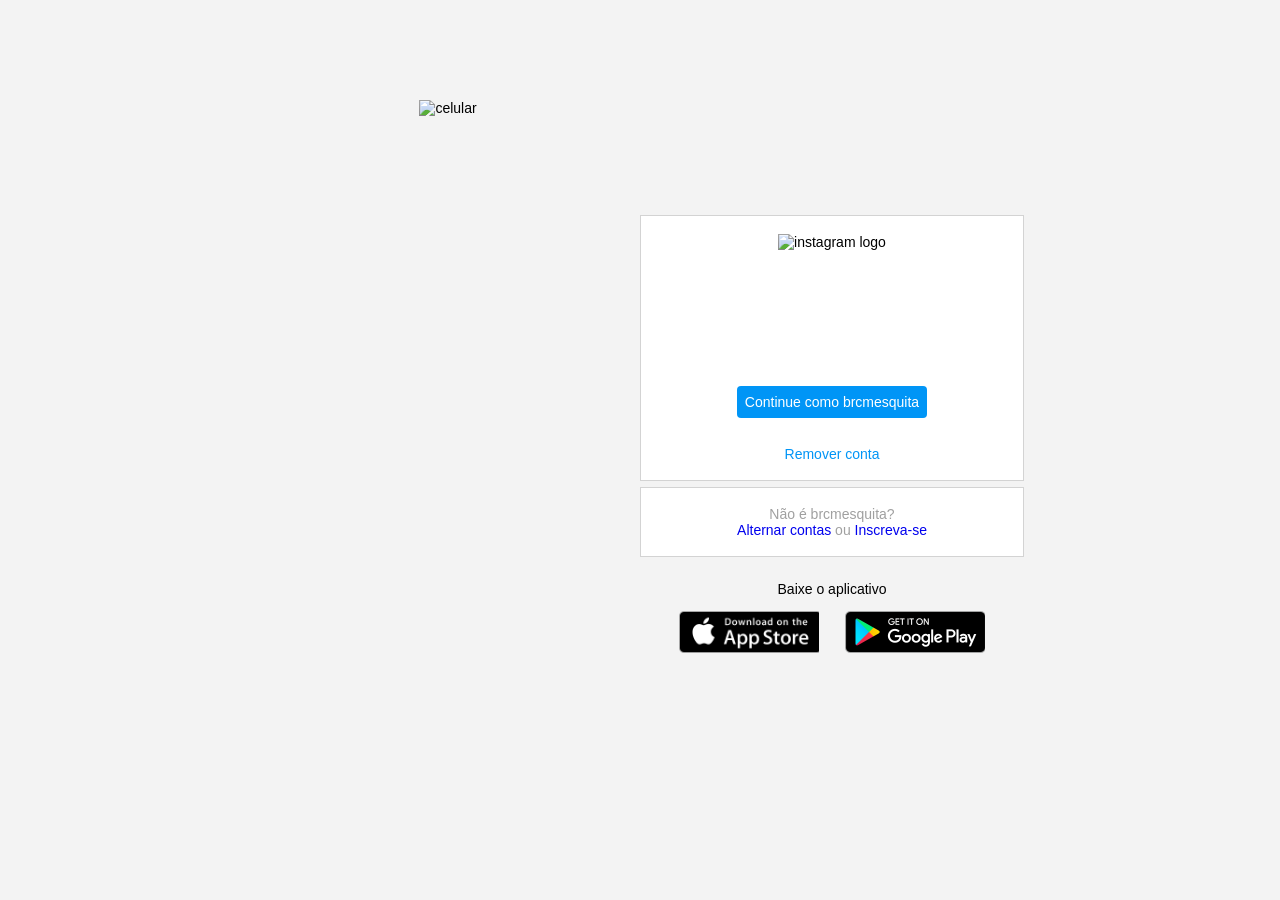
==== Bootcamp Impulso Javascript Evolution 2022/Recriando a página inicial do Instagram/index.html @ 9feb2d55 "Update Repo" ====
<!DOCTYPE html>
<html lang="en">
<head>
  <meta charset="UTF-8">
  <meta http-equiv="X-UA-Compatible" content="IE=edge">
  <meta name="viewport" content="width=device-width, initial-scale=1.0">
  <link rel="stylesheet" href="style.css">
  <title>Instagram</title>
</head>
<body>
  <div class="instagram-wrapper">
    <div class="instagram-phone">
      <img src="/img/instagram-celular.png" alt="celular">
    </div>
    <div class="instagram-continue">
      
      <div class="group">
        <img src="/img/instagram-logo.png" class="instagram-logo" alt="instagram logo">
        <div class="profile-photo">
          <img src="/img/pp.jpeg" alt="">
        </div>
        <a href="#" class="instagram-login">Continue como brcmesquita</a>
        <a href="#" class="instagram-logout">Remover conta</a>
      </div>

      <div class="group">
        <p class="not-account">Não é brcmesquita?</p>
        <div class="not-account">
          <span class="link-blue">
            <a href="#">
              Alternar contas  
            </a>
            </span>
            ou
            <span class="link-blue">
              <a href="#">
                Inscreva-se
              </a>
            </span>
        </div>
      </div>

      <div class="get-the-app">
        <p class="get-app">Baixe o aplicativo</p>
        <div class="download">
          <a href="#" class="app-download app-apple"></a>
          <a href="#" class="app-download app-google"></a>
        </div>
      </div>
    </div>
  </div>
</body>
</html>
---- Bootcamp Impulso Javascript Evolution 2022/Recriando a página inicial do Instagram/style.css ----
* {
  padding: 0;
  margin: 0;
  box-sizing: border-box;
  text-decoration: none;
  font-family: sans-serif;
  font-size: 14px;
}

body {
  width: 100%;
  min-height: 100vh;
  background-color: rgb(243, 243, 243);
  margin: 0;
  padding: 0;
  display: flex;
  justify-content: center;
}

.instagram-wrapper {
  display: flex;
  align-items: center;
  justify-content: start;
  width: 60%;
  height: 100vh;
}

.instagram-phone {
  display: flex;
  align-items: center;
  justify-content: center;
  width: 50%;
}

.instagram-phone img {
  height: 50rem;
}

.instagram-continue {
  display: flex;
  align-items: center; /* horizontal */
  justify-content: space-around; /* vertical */
  flex-direction: column;
  width: 50%;
  min-height: 34rem;
}

.group {
  display: flex;
  justify-content: space-between;
  align-items: center;
  flex-direction: column;
  background-color: #ffffff;
  width: 100%;
  padding: 1.3rem 0;
  border: 1px solid lightgray;
}

.group:nth-child(1) {
  min-height: 19rem;
}

.instagram-logo {
  height: 3rem;
}

.profile-photo {
  display: flex;
  justify-content: center;
  align-items: center;
  border-radius: 50%;
  overflow: hidden;
}

.profile-photo img {
  height: 6rem;
}

.instagram-login {
  background-color: #0095f6;
  color: #ffffff;
  padding: 8px;
  border-radius: 4px;
}

.instagram-logout {
  color: #0095f6;
  margin-top: 1rem;
}

.not-account {
  color: rgb(160, 160, 160);
}

.link-blue {
  color: #0095f6;
}

.get-the-app {
  display: flex;
  flex-direction: column;
  align-items: center;
  justify-content: center;
  width: 100%;
  padding: 1.3rem 0;
}

.download {
  display: flex;
  width: 100%;
  justify-content: space-evenly;
  align-items: center;
  padding: 1rem;
}

.app-download {
  height: 3rem;
  width: 10rem;
  background-size: cover;
}

.app-download:nth-child(1) {
  background-image: url('./img/apple-button.png');
}

.app-download:nth-child(2) {
  background-image: url('./img/googleplay-button.png');
}

/* media queries */


@media (max-width: 1024px) {
  .instagram-wrapper {
      width: 90%;
  }
}

@media (max-width: 650px) {
  body {
      background-color: #ffffff;
  }

  .instagram-wrapper {
      width: 90%;
  }

  .instagram-phone {
      display: none;
  }

  .instagram-continue {
      width: 100%;
  }
  
  .group {
      border: 1px solid transparent;
  }
}
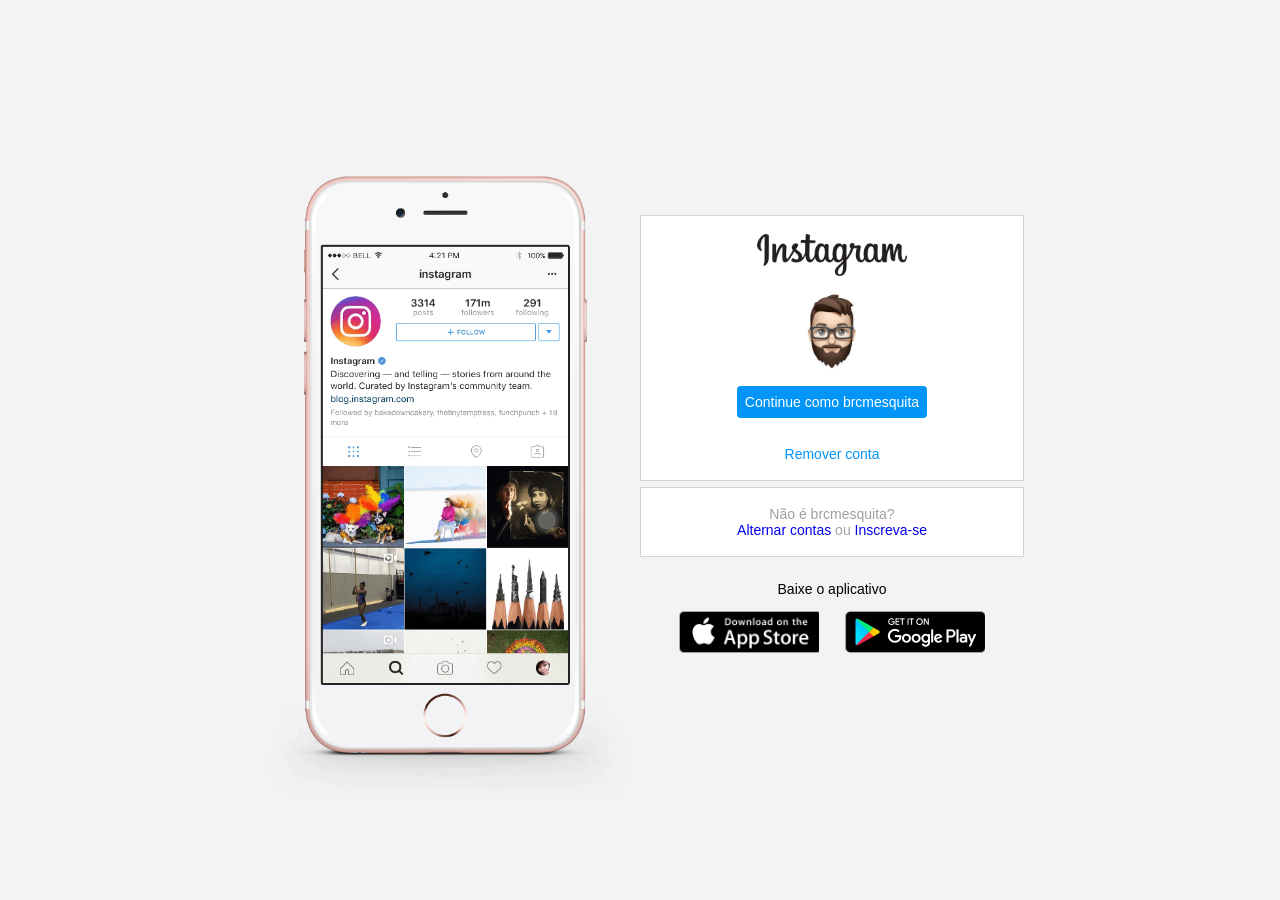
==== commit bfc54dc9: "Desafio recriando a interface de login do Instagram" ====
--- a/Bootcamp Impulso Javascript Evolution 2022/Recriando a página inicial do Instagram/index.html
+++ b/Bootcamp Impulso Javascript Evolution 2022/Recriando a página inicial do Instagram/index.html
@@ -10,14 +10,14 @@
 <body>
   <div class="instagram-wrapper">
     <div class="instagram-phone">
-      <img src="/img/instagram-celular.png" alt="celular">
+      <img src="./img/instagram-celular.png" alt="celular">
     </div>
     <div class="instagram-continue">
       
       <div class="group">
-        <img src="/img/instagram-logo.png" class="instagram-logo" alt="instagram logo">
+        <img src="./img/instagram-logo.png" class="instagram-logo" alt="instagram logo">
         <div class="profile-photo">
-          <img src="/img/pp.jpeg" alt="">
+          <img src="./img/pp.jpeg" alt="">
         </div>
         <a href="#" class="instagram-login">Continue como brcmesquita</a>
         <a href="#" class="instagram-logout">Remover conta</a>
